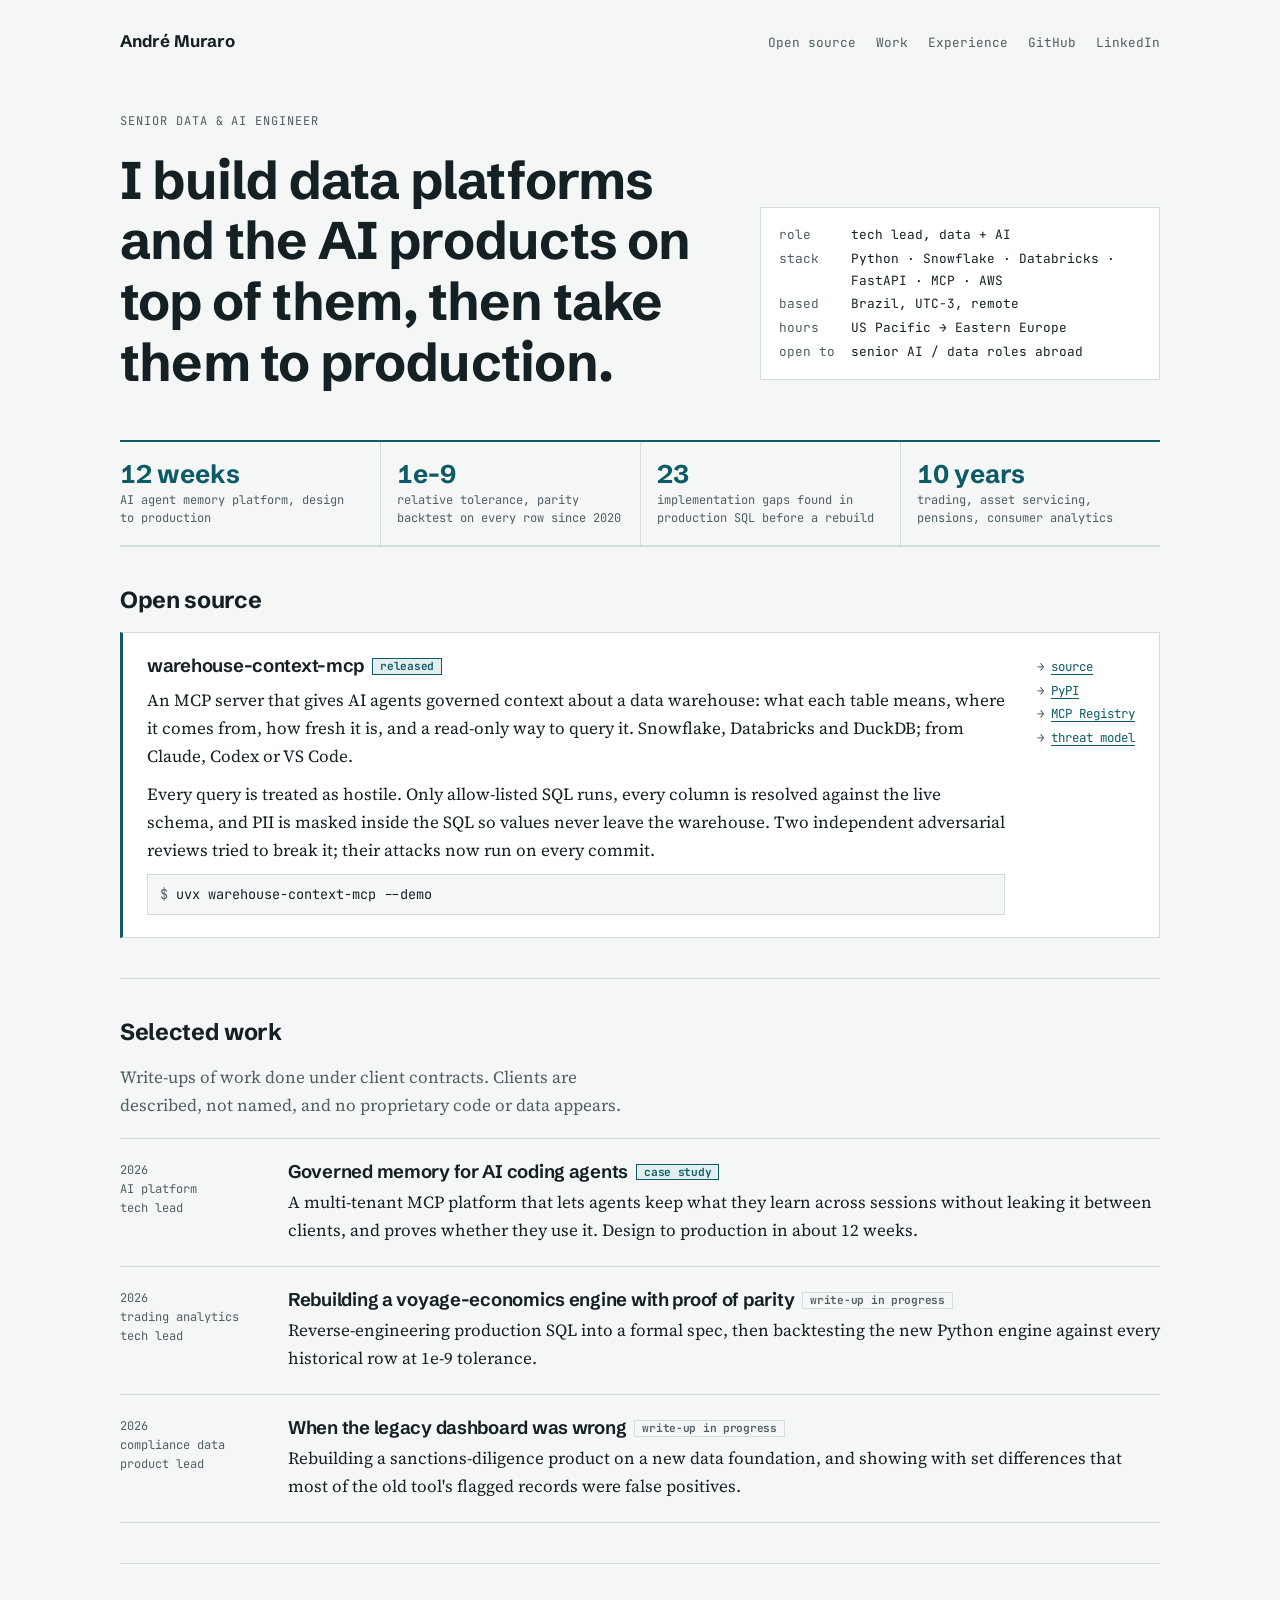
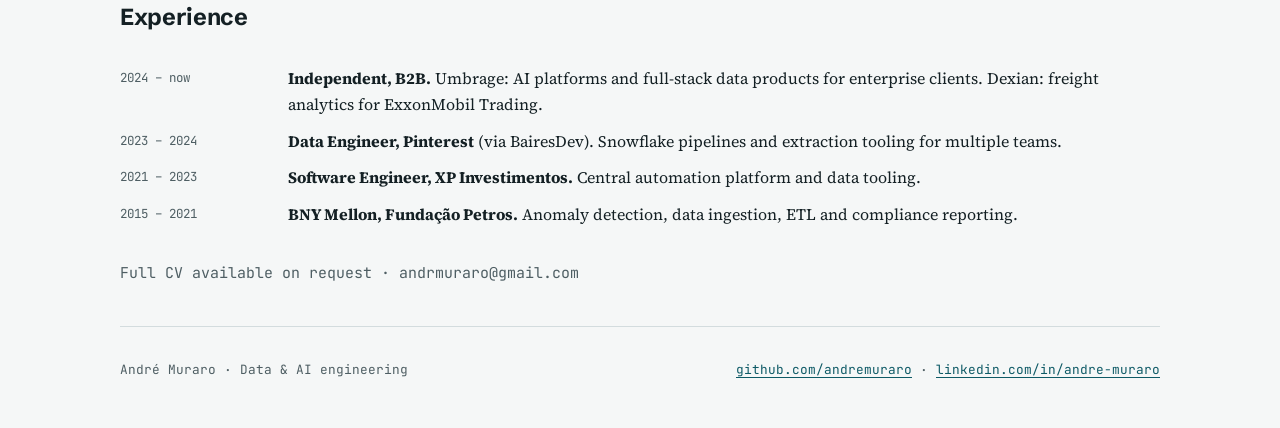
==== index.html @ ec31bcd3 "Publish personal site Home page with open source, selected work and experience; case study on the go" ====
<!doctype html>
<html lang="en">
<head>
<meta charset="utf-8">
<meta name="viewport" content="width=device-width, initial-scale=1, viewport-fit=cover">
<title>André Muraro</title>
<meta name="claude:viewport-fit-sides" content="cover">
<meta name="description" content="Senior data and AI engineer: data platforms and the AI products on top of them.">
<link rel="preconnect" href="https://fonts.googleapis.com"><link rel="preconnect" href="https://fonts.gstatic.com" crossorigin><link rel="stylesheet" href="https://fonts.googleapis.com/css2?family=JetBrains+Mono:wght@400;500&family=Schibsted+Grotesk:wght@500;650;700&family=Source+Serif+4:ital,opsz,wght@0,8..60,400;0,8..60,600;1,8..60,400&display=swap">
<style>
/* Layout: one 68ch reading column; a wider band for the stat strip and case-study list. Data-instrument feel: mono labels, hairline rules, one teal accent. */
:root {
  --bg: #F5F7F7;
  --surface: #FFFFFF;
  --fg: #142024;
  --muted: #4E5E63;
  --rule: #D3DCDE;
  --accent: #0E5A66;
  --accent-soft: #E3EEEF;
  --display: "Schibsted Grotesk", "Helvetica Neue", Arial, sans-serif;
  --body: "Source Serif 4", Georgia, "Times New Roman", serif;
  --mono: "JetBrains Mono", ui-monospace, SFMono-Regular, Menlo, Consolas, monospace;
}
@media (prefers-color-scheme: dark) {
  :root:not([data-theme="light"]) {
    --bg: #0D1416; --surface: #131D20; --fg: #E4ECEE; --muted: #9FB0B5; --rule: #24343A; --accent: #6CC3CF; --accent-soft: #16292D; color-scheme: dark;
  }
}
:root[data-theme="dark"] {
  --bg: #0D1416; --surface: #131D20; --fg: #E4ECEE; --muted: #9FB0B5; --rule: #24343A; --accent: #6CC3CF; --accent-soft: #16292D; color-scheme: dark;
}
* { box-sizing: border-box; }
body {
  margin: 0; background: var(--bg); color: var(--fg);
  font-family: var(--body); font-size: 1.0625rem; line-height: 1.65;
  padding-left: max(16px, env(safe-area-inset-left, 0px));
  padding-right: max(16px, env(safe-area-inset-right, 0px));
}
a { color: var(--accent); text-underline-offset: 3px; }
a:hover { text-decoration-thickness: 2px; }
a:focus-visible { outline: 2px solid var(--accent); outline-offset: 3px; border-radius: 2px; }
.wrap { max-width: 68ch; margin: 0 auto; }
.wide { max-width: 1040px; margin: 0 auto; }
header.site { display: flex; flex-wrap: wrap; justify-content: space-between; align-items: baseline; gap: 8px 24px; padding-block: 28px 0; }
header.site .name { font-family: var(--display); font-weight: 700; font-size: 1.05rem; color: var(--fg); text-decoration: none; letter-spacing: -0.01em; }
header.site nav { display: flex; flex-wrap: wrap; gap: 6px 20px; font-family: var(--mono); font-size: 0.8rem; }
header.site nav a { color: var(--muted); text-decoration: none; }
header.site nav a:hover { color: var(--accent); }
h1, h2, h3 { font-family: var(--display); line-height: 1.15; text-wrap: balance; letter-spacing: -0.015em; margin: 0; }
h1 { font-size: clamp(2.1rem, 5vw, 3.3rem); font-weight: 700; }
h2 { font-size: 1.45rem; font-weight: 700; }
h3 { font-size: 1.15rem; font-weight: 650; }
.label { font-family: var(--mono); font-size: 0.75rem; letter-spacing: 0.08em; text-transform: uppercase; color: var(--muted); }
.lede { font-size: 1.25rem; line-height: 1.5; color: var(--fg); max-width: 34ch; }
p { margin: 0; text-wrap: pretty; }
.stack { display: flex; flex-direction: column; gap: 18px; }
section { padding-block: 40px; border-top: 1px solid var(--rule); }
footer { padding-block: 32px 48px; border-top: 1px solid var(--rule); font-family: var(--mono); font-size: 0.8rem; color: var(--muted); display: flex; flex-wrap: wrap; justify-content: space-between; gap: 8px 24px; }
code, .mono { font-family: var(--mono); font-size: 0.88em; }
@media (prefers-reduced-motion: no-preference) { a { transition: color .15s ease; } }
</style>
</head>
<body>
<style>
.hero { padding-block: 56px 48px; display: grid; grid-template-columns: minmax(0, 1.5fr) minmax(0, 1fr); gap: 40px; align-items: end; }
.spec { font-family: var(--mono); font-size: 0.8rem; line-height: 1.7; background: var(--surface); border: 1px solid var(--rule); padding: 16px 18px; display: grid; grid-template-columns: auto minmax(0, 1fr); gap: 2px 16px; }
.spec dt { color: var(--muted); }
.spec dd { margin: 0; color: var(--fg); }
.facts { display: grid; grid-template-columns: repeat(4, minmax(0, 1fr)); border-top: 2px solid var(--accent); border-bottom: 1px solid var(--rule); }
.fact { padding: 18px 16px 18px 0; display: flex; flex-direction: column; gap: 4px; }
.fact + .fact { padding-left: 16px; border-left: 1px solid var(--rule); }
.fact b { font-family: var(--display); font-size: 1.6rem; font-weight: 700; color: var(--accent); line-height: 1.1; font-variant-numeric: tabular-nums; }
.fact span { font-family: var(--mono); font-size: 0.75rem; color: var(--muted); line-height: 1.45; }
.cases { display: flex; flex-direction: column; }
.case { display: grid; grid-template-columns: 9rem minmax(0, 1fr); gap: 8px 24px; padding-block: 22px; border-bottom: 1px solid var(--rule); }
.case:first-of-type { border-top: 1px solid var(--rule); }
.case .meta { font-family: var(--mono); font-size: 0.75rem; color: var(--muted); line-height: 1.6; }
.case h3 a { color: var(--fg); text-decoration: none; }
.case h3 a:hover { color: var(--accent); }
.status { display: inline-block; font-family: var(--mono); font-size: 0.7rem; padding: 1px 7px; border: 1px solid var(--rule); color: var(--muted); margin-left: 8px; vertical-align: 2px; }
.status.live { border-color: var(--accent); color: var(--accent); background: var(--accent-soft); }
.oss { background: var(--surface); border: 1px solid var(--rule); border-left: 3px solid var(--accent); padding: 22px 24px; display: grid; grid-template-columns: minmax(0, 1fr) auto; gap: 14px 32px; align-items: start; }
.oss h3 a { color: var(--fg); text-decoration: none; }
.oss h3 a:hover { color: var(--accent); }
.oss .try { font-family: var(--mono); font-size: 0.85rem; background: var(--bg); border: 1px solid var(--rule); padding: 8px 12px; overflow-x: auto; white-space: nowrap; }
.oss .try::before { content: "$ "; color: var(--muted); }
.oss ul { list-style: none; margin: 0; padding: 0; font-family: var(--mono); font-size: 0.78rem; line-height: 1.9; }
.oss li::before { content: "\2192  "; color: var(--muted); }
.timeline { display: grid; grid-template-columns: 9rem minmax(0, 1fr); gap: 10px 24px; font-size: 1rem; }
.timeline dt { font-family: var(--mono); font-size: 0.78rem; color: var(--muted); padding-top: 3px; }
.timeline dd { margin: 0; }
@media (max-width: 720px) {
  .hero { grid-template-columns: minmax(0, 1fr); padding-block: 36px 32px; }
  .facts { grid-template-columns: repeat(2, minmax(0, 1fr)); }
  .fact:nth-child(3) { padding-left: 0; border-left: 0; }
  .fact:nth-child(n+3) { border-top: 1px solid var(--rule); }
  .case, .timeline, .oss { grid-template-columns: minmax(0, 1fr); }
}
</style>

<div class="wide">
<header class="site">
  <a class="name" href="index.html">André Muraro</a>
  <nav aria-label="Main">
    <a href="#open-source">Open source</a>
    <a href="#work">Work</a>
    <a href="#experience">Experience</a>
    <a href="https://github.com/andremuraro">GitHub</a>
    <a href="https://www.linkedin.com/in/andre-muraro">LinkedIn</a>
  </nav>
</header>

<div class="hero">
  <div class="stack">
    <span class="label">Senior Data &amp; AI Engineer</span>
    <h1>I build data platforms and the AI products on top of them, then take them to production.</h1>
  </div>
  <dl class="spec" aria-label="At a glance">
    <dt>role</dt><dd>tech lead, data + AI</dd>
    <dt>stack</dt><dd>Python · Snowflake · Databricks · FastAPI · MCP · AWS</dd>
    <dt>based</dt><dd>Brazil, UTC−3, remote</dd>
    <dt>hours</dt><dd>US Pacific → Eastern Europe</dd>
    <dt>open to</dt><dd>senior AI / data roles abroad</dd>
  </dl>
</div>

<div class="facts" role="list">
  <div class="fact" role="listitem"><b>12 weeks</b><span>AI agent memory platform, design to production</span></div>
  <div class="fact" role="listitem"><b>1e-9</b><span>relative tolerance, parity backtest on every row since 2020</span></div>
  <div class="fact" role="listitem"><b>23</b><span>implementation gaps found in production SQL before a rebuild</span></div>
  <div class="fact" role="listitem"><b>10 years</b><span>trading, asset servicing, pensions, consumer analytics</span></div>
</div>
</div>

<div class="wide">
<section id="open-source" class="stack" aria-labelledby="oss-h">
  <h2 id="oss-h">Open source</h2>
  <article class="oss">
    <div class="stack" style="gap: 10px">
      <h3><a href="https://github.com/AndreMuraro/warehouse-context-mcp">warehouse-context-mcp</a><span class="status live">released</span></h3>
      <p>An MCP server that gives AI agents governed context about a data warehouse: what each table means, where it comes from, how fresh it is, and a read-only way to query it. Snowflake, Databricks and DuckDB; from Claude, Codex or VS Code.</p>
      <p>Every query is treated as hostile. Only allow-listed SQL runs, every column is resolved against the live schema, and PII is masked inside the SQL so values never leave the warehouse. Two independent adversarial reviews tried to break it; their attacks now run on every commit.</p>
      <div class="try">uvx warehouse-context-mcp --demo</div>
    </div>
    <ul aria-label="Links">
      <li><a href="https://github.com/AndreMuraro/warehouse-context-mcp">source</a></li>
      <li><a href="https://pypi.org/project/warehouse-context-mcp/">PyPI</a></li>
      <li><a href="https://registry.modelcontextprotocol.io/v0/servers?search=io.github.AndreMuraro/warehouse-context-mcp">MCP Registry</a></li>
      <li><a href="https://github.com/AndreMuraro/warehouse-context-mcp/blob/main/docs/threat-model.md">threat model</a></li>
    </ul>
  </article>
</section>
</div>

<div class="wide">
<section id="work" class="stack" aria-labelledby="work-h">
  <h2 id="work-h">Selected work</h2>
  <p style="color: var(--muted); max-width: 60ch">Write-ups of work done under client contracts. Clients are described, not named, and no proprietary code or data appears.</p>
  <div class="cases">
    <article class="case">
      <div class="meta">2026<br>AI platform<br>tech lead</div>
      <div class="stack" style="gap: 6px">
        <h3><a href="agent-memory-platform.html">Governed memory for AI coding agents</a><span class="status live">case study</span></h3>
        <p>A multi-tenant MCP platform that lets agents keep what they learn across sessions without leaking it between clients, and proves whether they use it. Design to production in about 12 weeks.</p>
      </div>
    </article>
    <article class="case">
      <div class="meta">2026<br>trading analytics<br>tech lead</div>
      <div class="stack" style="gap: 6px">
        <h3>Rebuilding a voyage-economics engine with proof of parity<span class="status">write-up in progress</span></h3>
        <p>Reverse-engineering production SQL into a formal spec, then backtesting the new Python engine against every historical row at 1e-9 tolerance.</p>
      </div>
    </article>
    <article class="case">
      <div class="meta">2026<br>compliance data<br>product lead</div>
      <div class="stack" style="gap: 6px">
        <h3>When the legacy dashboard was wrong<span class="status">write-up in progress</span></h3>
        <p>Rebuilding a sanctions-diligence product on a new data foundation, and showing with set differences that most of the old tool's flagged records were false positives.</p>
      </div>
    </article>
  </div>
</section>

<section id="experience" class="stack" aria-labelledby="exp-h">
  <h2 id="exp-h">Experience</h2>
  <dl class="timeline">
    <dt>2024 – now</dt><dd><strong>Independent, B2B.</strong> Umbrage: AI platforms and full-stack data products for enterprise clients. Dexian: freight analytics for ExxonMobil Trading.</dd>
    <dt>2023 – 2024</dt><dd><strong>Data Engineer, Pinterest</strong> (via BairesDev). Snowflake pipelines and extraction tooling for multiple teams.</dd>
    <dt>2021 – 2023</dt><dd><strong>Software Engineer, XP Investimentos.</strong> Central automation platform and data tooling.</dd>
    <dt>2015 – 2021</dt><dd><strong>BNY Mellon, Fundação Petros.</strong> Anomaly detection, data ingestion, ETL and compliance reporting.</dd>
  </dl>
  <p class="mono" style="color: var(--muted)">Full CV available on request · andrmuraro@gmail.com</p>
</section>

<footer>
  <span>André Muraro · Data &amp; AI engineering</span>
  <span><a href="https://github.com/andremuraro">github.com/andremuraro</a> · <a href="https://www.linkedin.com/in/andre-muraro">linkedin.com/in/andre-muraro</a></span>
</footer>
</div>

</body>
</html>
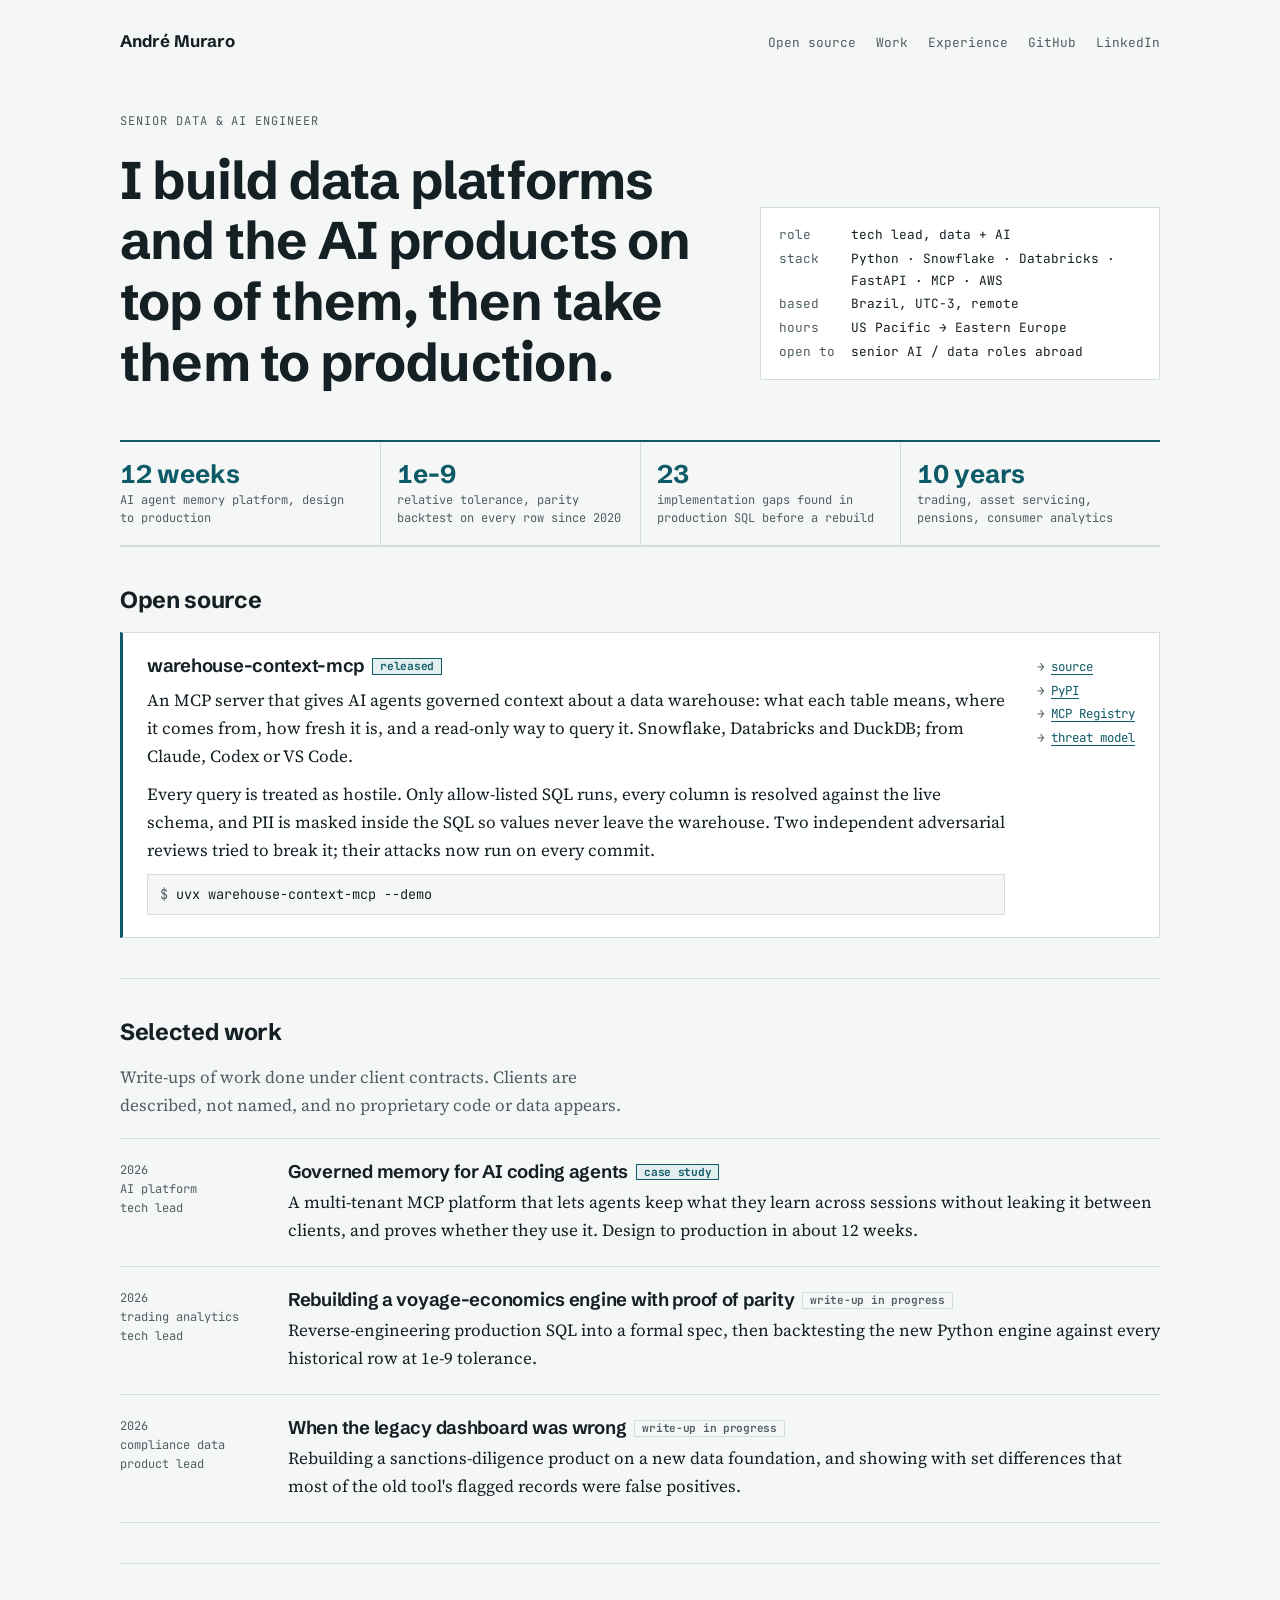
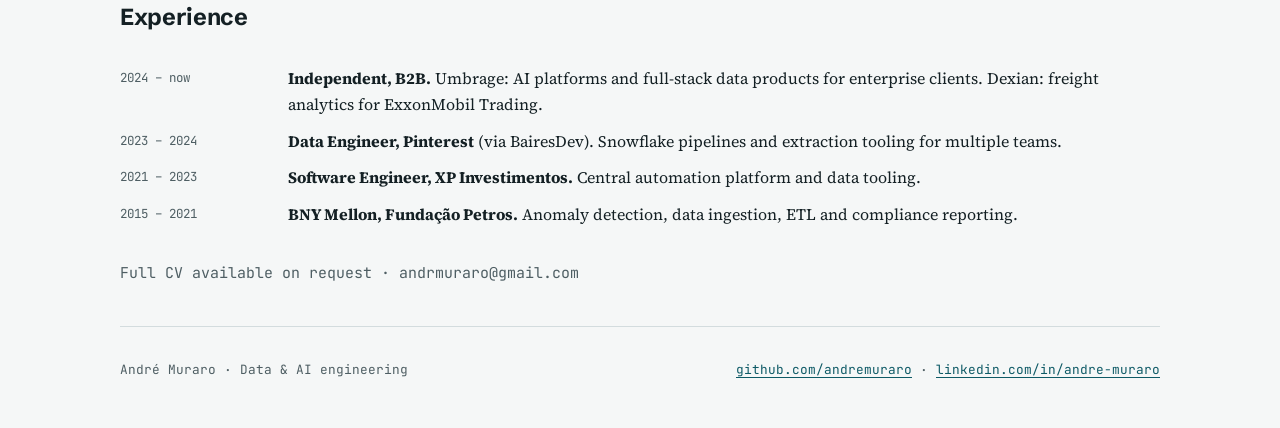
==== commit 97f8ffa5: "Add a Markdown blog built in GitHub Actions Posts in posts/ become /writing/<slug>/ pages with an in" ====
--- a/index.html
+++ b/index.html
@@ -4,6 +4,7 @@
 <meta charset="utf-8">
 <meta name="viewport" content="width=device-width, initial-scale=1, viewport-fit=cover">
 <title>André Muraro</title>
+<link rel="alternate" type="application/atom+xml" title="André Muraro · Writing" href="/feed.xml">
 <meta name="claude:viewport-fit-sides" content="cover">
 <meta name="description" content="Senior data and AI engineer: data platforms and the AI products on top of them.">
 <link rel="preconnect" href="https://fonts.googleapis.com"><link rel="preconnect" href="https://fonts.gstatic.com" crossorigin><link rel="stylesheet" href="https://fonts.googleapis.com/css2?family=JetBrains+Mono:wght@400;500&family=Schibsted+Grotesk:wght@500;650;700&family=Source+Serif+4:ital,opsz,wght@0,8..60,400;0,8..60,600;1,8..60,400&display=swap">
@@ -82,14 +83,22 @@
 .oss { background: var(--surface); border: 1px solid var(--rule); border-left: 3px solid var(--accent); padding: 22px 24px; display: grid; grid-template-columns: minmax(0, 1fr) auto; gap: 14px 32px; align-items: start; }
 .oss h3 a { color: var(--fg); text-decoration: none; }
 .oss h3 a:hover { color: var(--accent); }
-.oss .try { font-family: var(--mono); font-size: 0.85rem; background: var(--bg); border: 1px solid var(--rule); padding: 8px 12px; overflow-x: auto; white-space: nowrap; }
+.oss .try { font-variant-ligatures: none; font-family: var(--mono); font-size: 0.85rem; background: var(--bg); border: 1px solid var(--rule); padding: 8px 12px; overflow-x: auto; white-space: nowrap; }
 .oss .try::before { content: "$ "; color: var(--muted); }
 .oss ul { list-style: none; margin: 0; padding: 0; font-family: var(--mono); font-size: 0.78rem; line-height: 1.9; }
 .oss li::before { content: "\2192  "; color: var(--muted); }
 .timeline { display: grid; grid-template-columns: 9rem minmax(0, 1fr); gap: 10px 24px; font-size: 1rem; }
 .timeline dt { font-family: var(--mono); font-size: 0.78rem; color: var(--muted); padding-top: 3px; }
 .timeline dd { margin: 0; }
+.posts { list-style: none; margin: 0; padding: 0; }
+.posts li { display: grid; grid-template-columns: 9rem minmax(0, 1fr); gap: 6px 24px; padding-block: 20px; border-bottom: 1px solid var(--rule); }
+.posts li:first-child { border-top: 1px solid var(--rule); }
+.posts time { font-family: var(--mono); font-size: 0.75rem; color: var(--muted); padding-top: 4px; }
+.posts h3 a { color: var(--fg); text-decoration: none; }
+.posts h3 a:hover { color: var(--accent); }
+.posts p { margin-top: 6px; }
 @media (max-width: 720px) {
+  .posts li { grid-template-columns: minmax(0, 1fr); }
   .hero { grid-template-columns: minmax(0, 1fr); padding-block: 36px 32px; }
   .facts { grid-template-columns: repeat(2, minmax(0, 1fr)); }
   .fact:nth-child(3) { padding-left: 0; border-left: 0; }
@@ -105,6 +114,7 @@
     <a href="#open-source">Open source</a>
     <a href="#work">Work</a>
     <a href="#experience">Experience</a>
+    <!-- writing:nav -->
     <a href="https://github.com/andremuraro">GitHub</a>
     <a href="https://www.linkedin.com/in/andre-muraro">LinkedIn</a>
   </nav>
@@ -181,6 +191,8 @@
   </div>
 </section>
 
+<!-- writing:latest -->
+
 <section id="experience" class="stack" aria-labelledby="exp-h">
   <h2 id="exp-h">Experience</h2>
   <dl class="timeline">
